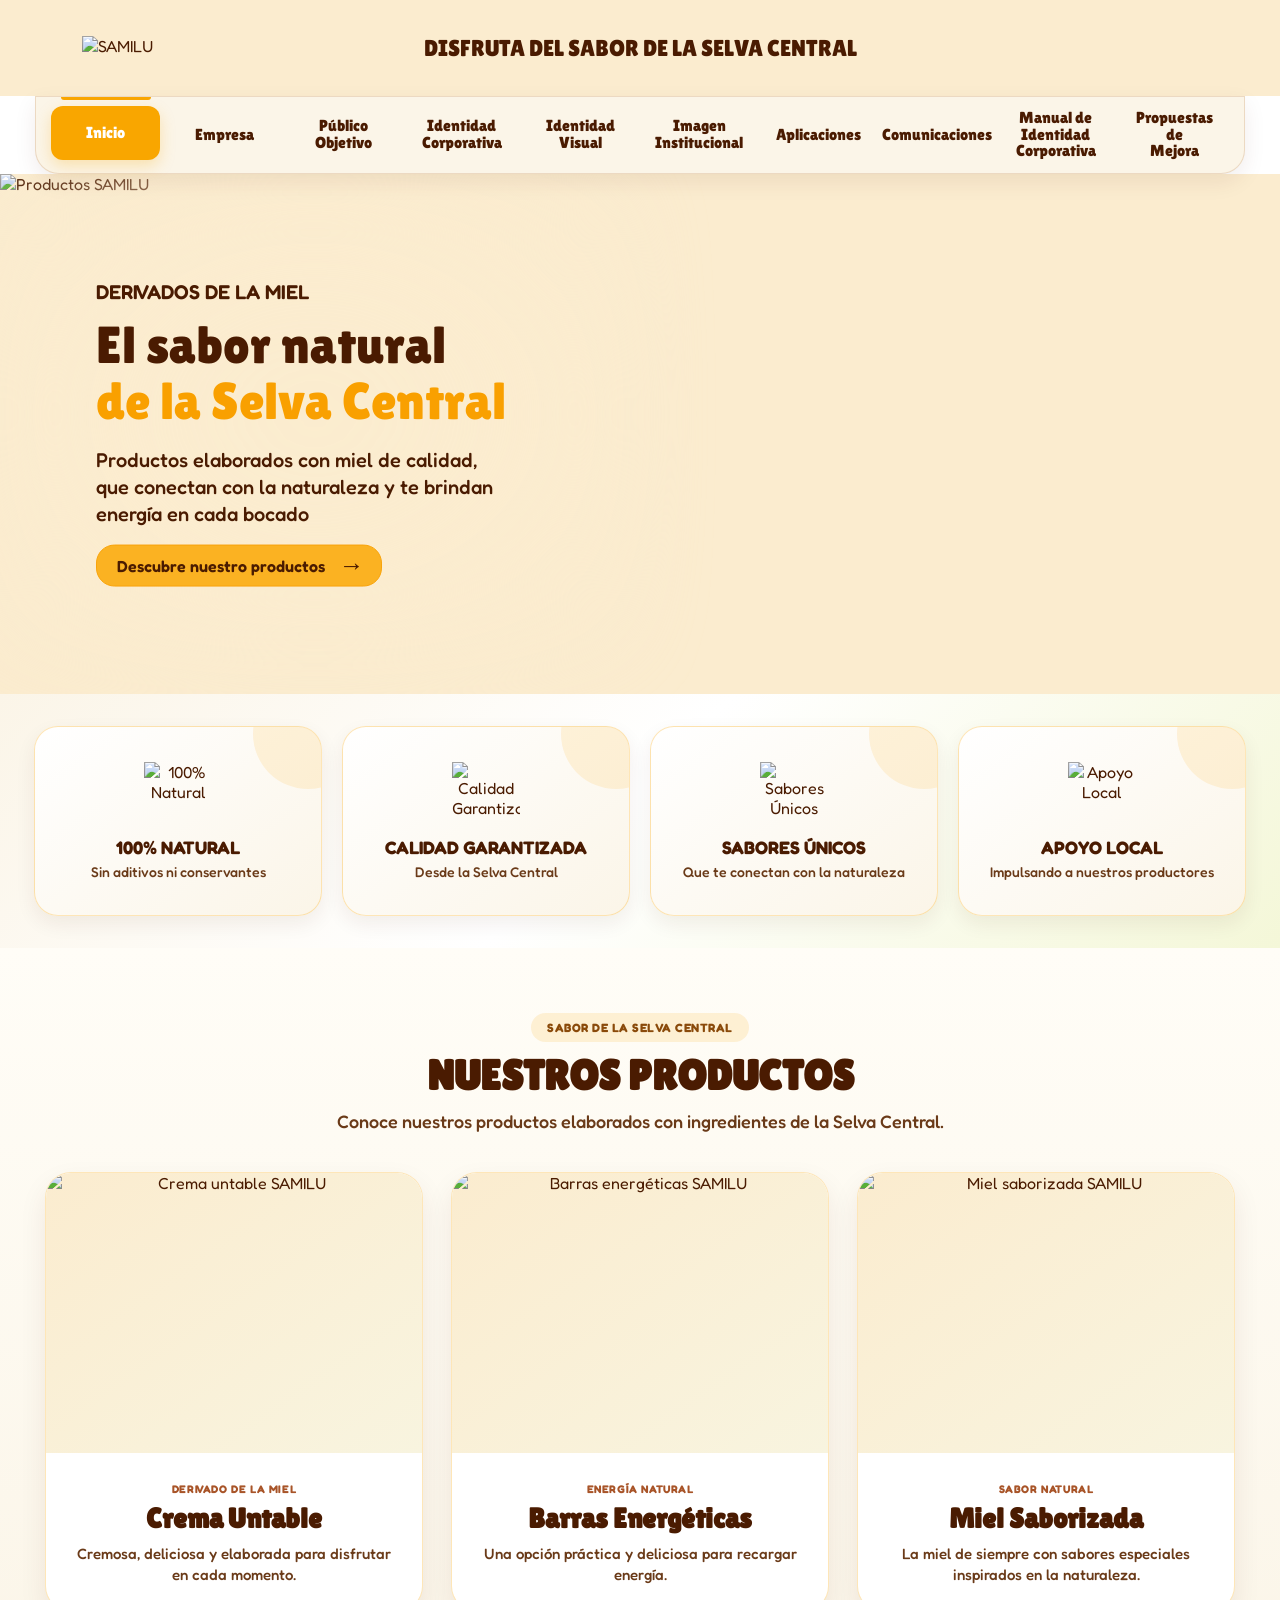
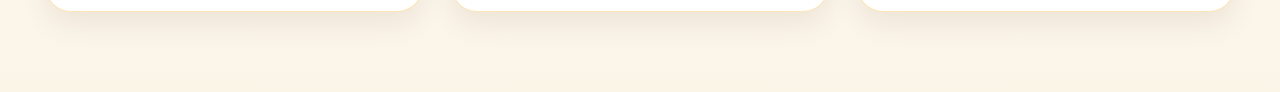
==== index.html @ 9ae640e2 "Add files via upload" ====
<!DOCTYPE html>

<html lang="es">

<head>

    <meta charset="UTF-8">

    <meta name="viewport" content="width=device-width, initial-scale=1.0">

    <title>SAMILU</title>


    <!-- ==========================================
         GOOGLE FONTS
    =========================================== -->

    <link rel="preconnect" href="https://fonts.googleapis.com">

    <link rel="preconnect"
          href="https://fonts.gstatic.com"
          crossorigin>

    <!-- Tipografías SAMILU -->

    <link
        href="https://fonts.googleapis.com/css2?family=Fredoka:wght@400;500;600;700&family=Lilita+One&display=swap"
        rel="stylesheet"
    >


    <!-- ==========================================
         CSS
    =========================================== -->

    <link rel="stylesheet" href="estilos.css">

</head>


<body data-page="inicio">


    <!-- =================================================
         ENCABEZADO
    ================================================== -->

    <header class="header">

        <div class="header-logo">

            <img
                src="img/logo samilu.png"
                alt="SAMILU"
            >

        </div>


        <div class="header-title">

            DISFRUTA DEL SABOR DE LA SELVA CENTRAL

        </div>

    </header>



   <!-- =====================================================
     NAVBAR SAMILU — NAVEGACIÓN GLOBAL
===================================================== -->

<nav class="navbar">

    <!-- =========================
         INICIO
    ========================== -->
    <div class="nav-item" data-page="inicio">

        <a href="index.html" class="nav-link">
            Inicio
        </a>

    </div>


    <!-- =========================
         EMPRESA
    ========================== -->
    <div class="nav-item dropdown-item" data-page="empresa">

        <div class="nav-button">

            <a href="empresa.html" class="nav-link">
                Empresa
            </a>

            <span>⌄</span>

        </div>

        <div class="dropdown-menu">

            <a href="empresa.html#datos">
                Datos de la empresa
            </a>

            <a href="empresa.html#descripcion">
                Descripción de la empresa
            </a>

            <a href="empresa.html#mision">
                Misión
            </a>

            <a href="empresa.html#vision">
                Visión
            </a>

            <a href="empresa.html#valores">
                Valores corporativos
            </a>

        </div>

    </div>


    <!-- =========================
         PÚBLICO OBJETIVO
    ========================== -->
    <div class="nav-item dropdown-item" data-page="publico">

        <div class="nav-button">

            <a href="publico-objetivo.html" class="nav-link">
                Público<br>Objetivo
            </a>

            <span>⌄</span>

        </div>

        <div class="dropdown-menu">

            <a href="publico-objetivo.html#segmento">
                Segmento objetivo
            </a>

            <a href="publico-objetivo.html#edad">
                Edad
            </a>

            <a href="publico-objetivo.html#ubicacion">
                Ubicación
            </a>

            <a href="publico-objetivo.html#necesidades">
                Necesidades
            </a>

            <a href="publico-objetivo.html#caracteristicas">
                Características
            </a>

        </div>

    </div>


    <!-- =========================
         IDENTIDAD CORPORATIVA
    ========================== -->
    <div class="nav-item dropdown-item" data-page="corporativa">

        <div class="nav-button">

            <a href="identidad-corporativa.html" class="nav-link">
                Identidad<br>Corporativa
            </a>

            <span>⌄</span>

        </div>

        <div class="dropdown-menu">

            <a href="identidad-corporativa.html#imagen-corporativa">
                ¿Qué es la imagen corporativa?
            </a>

            <a href="identidad-corporativa.html#elementos-identidad">
                Elementos de identidad
            </a>

            <a href="identidad-corporativa.html#tipos-identidad">
                Tipos de identidad
            </a>

            <a href="identidad-corporativa.html#identidad-cultural">
                Identidad cultural
            </a>

            <a href="identidad-corporativa.html#identidad-verbal">
                Identidad verbal
            </a>

            <a href="identidad-corporativa.html#identidad-corporativa">
                Identidad corporativa
            </a>

        </div>

    </div>


    <!-- =========================
         IDENTIDAD VISUAL
    ========================== -->
    <div class="nav-item dropdown-item" data-page="visual">

        <div class="nav-button">

            <a href="identidad-visual.html" class="nav-link">
                Identidad Visual
            </a>

            <span>⌄</span>

        </div>

        <div class="dropdown-menu">

            <a href="identidad-visual.html#logotipo">
                Logotipo
            </a>

            <a href="identidad-visual.html#colores-corporativos">
                Colores corporativos
            </a>

            <a href="identidad-visual.html#tipografia">
                Tipografía
            </a>

            <a href="identidad-visual.html#elementos-graficos">
                Elementos gráficos
            </a>

            <a href="identidad-visual.html#uniformes">
                Uniformes
            </a>

            <a href="identidad-visual.html#empaques">
                Empaques
            </a>

            <a href="identidad-visual.html#letreros">
                Letreros
            </a>

            <a href="identidad-visual.html#decoracion">
                Decoración
            </a>

        </div>

    </div>


    <!-- =========================
         IMAGEN INSTITUCIONAL
    ========================== -->
    <div class="nav-item dropdown-item" data-page="imagen">

        <div class="nav-button">

            <a href="imagen-institucional.html" class="nav-link">
                Imagen<br>Institucional
            </a>

            <span>⌄</span>

        </div>

        <div class="dropdown-menu">

            <a href="imagen-institucional.html#percepcion-cliente">
                Percepción del cliente
            </a>

            <a href="imagen-institucional.html#fortalezas">
                Fortalezas
            </a>

            <a href="imagen-institucional.html#aspectos-mejorar">
                Aspectos por mejorar
            </a>

            <a href="imagen-institucional.html#dimensiones-imagen">
                Dimensiones de la imagen
            </a>

            <a href="imagen-institucional.html#componentes-imagen">
                Componentes de la imagen
            </a>

        </div>

    </div>


    <!-- =========================
         APLICACIONES
    ========================== -->
    <div class="nav-item dropdown-item" data-page="aplicaciones">

        <div class="nav-button">

            <a href="aplicaciones.html" class="nav-link">
                Aplicaciones
            </a>

            <span>⌄</span>

        </div>

        <div class="dropdown-menu">

            <a href="aplicaciones.html#tarjetas">
                Tarjetas
            </a>

            <a href="aplicaciones.html#vasos-empaques">
                Vasos y empaques
            </a>

            <a href="aplicaciones.html#uniformes">
                Uniformes
            </a>

            <a href="aplicaciones.html#afiches">
                Afiches
            </a>

            <a href="aplicaciones.html#redes-sociales">
                Redes sociales
            </a>

            <a href="aplicaciones.html#sitio-web">
                Sitio Web
            </a>

        </div>

    </div>


    <!-- =========================
         COMUNICACIONES
    ========================== -->
    <div class="nav-item dropdown-item" data-page="comunicacion">

        <div class="nav-button">

            <a href="comunicaciones.html" class="nav-link">
                Comunicaciones
            </a>

            <span>⌄</span>

        </div>

        <div class="dropdown-menu">

            <a href="comunicaciones.html#lenguaje-corporativo">
                Lenguaje corporativo
            </a>

            <a href="comunicaciones.html#canales-comunicacion">
                Canales de comunicación
            </a>

            <a href="comunicaciones.html#mensaje-principal">
                Mensaje principal
            </a>

            <a href="comunicaciones.html#eslogan">
                Eslogan
            </a>

        </div>

    </div>


    <!-- =========================
         MANUAL DE IDENTIDAD
    ========================== -->
    <div class="nav-item dropdown-item" data-page="manual">

        <div class="nav-button">

            <a href="manual-identidad.html" class="nav-link">
                Manual de Identidad<br>Corporativa
            </a>

            <span>⌄</span>

        </div>

        <div class="dropdown-menu">

            <a href="manual-identidad.html#identidad-visual">
                Identidad visual
            </a>

            <a href="manual-identidad.html#identidad-verbal">
                Identidad verbal
            </a>

            <a href="manual-identidad.html#logotipo">
                Logotipo
            </a>

            <a href="manual-identidad.html#presentacion-logotipo">
                Presentación del logotipo
            </a>

            <a href="manual-identidad.html#estructura-composicion">
                Estructura y composición
            </a>

            <a href="manual-identidad.html#area-proteccion">
                Área de protección
            </a>

            <a href="manual-identidad.html#tipografia">
                Tipografía
            </a>

            <a href="manual-identidad.html#tipografia-principal">
                Tipografía principal
            </a>

            <a href="manual-identidad.html#tipografia-secundaria">
                Tipografía secundaria
            </a>

            <a href="manual-identidad.html#anatomia-tipografia">
                Anatomía de la tipografía
            </a>

            <a href="manual-identidad.html#colores">
                Colores
            </a>

            <a href="manual-identidad.html#colores-institucionales">
                Colores institucionales
            </a>

            <a href="manual-identidad.html#colores-secundarios">
                Colores secundarios
            </a>

            <a href="manual-identidad.html#colores-complementarios">
                Colores complementarios
            </a>

            <a href="manual-identidad.html#positivo-negativo">
                Positivo y negativo
            </a>

            <a href="manual-identidad.html#escala-grises">
                Escala de grises y alto contraste
            </a>

            <a href="manual-identidad.html#usabilidad">
                Usabilidad
            </a>

            <a href="manual-identidad.html#variaciones-tamano">
                Variaciones mínimas de tamaño
            </a>

            <a href="manual-identidad.html#fondos-composicion">
                Fondos y elementos de composición
            </a>

        </div>

    </div>


    <!-- =========================
         PROPUESTAS DE MEJORA
    ========================== -->
    <div class="nav-item dropdown-item" data-page="propuestas">

        <div class="nav-button">

            <a href="propuestas-mejora.html" class="nav-link">
                Propuestas de<br>Mejora
            </a>

            <span>⌄</span>

        </div>

        <div class="dropdown-menu">

            <a href="propuestas-mejora.html#estandarizacion">
                Estandarización de la marca
            </a>

            <a href="propuestas-mejora.html#material-publicitario">
                Material publicitario
            </a>

            <a href="propuestas-mejora.html#colores-tipografias">
                Colores y tipografías
            </a>

            <a href="propuestas-mejora.html#redes-sociales">
                Redes sociales
            </a>

        </div>

    </div>

</nav>


    <!-- =================================================
         CONTENIDO PRINCIPAL
    ================================================== -->

    <main>


        <!-- =================================================
             HERO
        ================================================== -->

        <section class="hero">


            <!-- IMAGEN PRINCIPAL -->

            <img
                src="img/hero samilu.png"
                alt="Productos SAMILU"
                class="hero-image"
            >


            <!-- CONTENIDO -->

            <div class="hero-content">


                <!-- TÍTULO PEQUEÑO -->

                <div class="hero-small-title">
                    DERIVADOS DE LA MIEL
                </div>


                <!-- TÍTULO PRINCIPAL -->

                <div class="hero-title">

                    <div class="title-brown">
                        El sabor natural
                    </div>

                    <div class="title-orange">
                        de la Selva Central
                    </div>

                </div>


                <!-- DESCRIPCIÓN -->

                <p class="hero-description">

                    Productos elaborados con miel de calidad,<br>

                    que conectan con la naturaleza y te brindan<br>

                    energía en cada bocado

                </p>


                <!-- BOTÓN -->

                <button
                    class="hero-button"
                    type="button"
                >

                    <span class="button-text">
                        Descubre nuestro productos
                    </span>

                    <span class="button-arrow">
                        →
                    </span>

                </button>


            </div>

        </section>



        <!-- =================================================
             BENEFICIOS — TARJETAS DE DOBLE CARA
        ================================================== -->

        <section class="benefits">


            <!-- =========================================
                 100% NATURAL
            ========================================== -->

            <div
                class="benefit"
                tabindex="0"
                role="button"
                aria-label="Voltear tarjeta 100% Natural"
            >

                <div class="benefit-inner">


                    <!-- CARA DELANTERA -->

                    <div class="benefit-front">

                        <img
                            src="img/icono 1.png"
                            alt="100% Natural"
                        >

                        <h3>
                            100% NATURAL
                        </h3>

                        <p>
                            Sin aditivos ni conservantes
                        </p>

                    </div>


                    <!-- CARA TRASERA -->

                    <div class="benefit-back">

                        <div class="benefit-image-placeholder">

                            <img
                                src="img/hero samilu.png"
                                alt="100% Natural"
                            >

                        </div>

                    </div>


                </div>

            </div>



            <!-- =========================================
                 CALIDAD GARANTIZADA
            ========================================== -->

            <div
                class="benefit"
                tabindex="0"
                role="button"
                aria-label="Voltear tarjeta Calidad Garantizada"
            >

                <div class="benefit-inner">


                    <!-- CARA DELANTERA -->

                    <div class="benefit-front">

                        <img
                            src="img/icono 2.png"
                            alt="Calidad Garantizada"
                        >

                        <h3>
                            CALIDAD GARANTIZADA
                        </h3>

                        <p>
                            Desde la Selva Central
                        </p>

                    </div>


                    <!-- CARA TRASERA -->

                    <div class="benefit-back">

                        <div class="benefit-image-placeholder">

                            <!-- Aquí irá la imagen -->

                        </div>

                    </div>


                </div>

            </div>



            <!-- =========================================
                 SABORES ÚNICOS
            ========================================== -->

            <div
                class="benefit"
                tabindex="0"
                role="button"
                aria-label="Voltear tarjeta Sabores Únicos"
            >

                <div class="benefit-inner">


                    <!-- CARA DELANTERA -->

                    <div class="benefit-front">

                        <img
                            src="img/icono 3.png"
                            alt="Sabores Únicos"
                        >

                        <h3>
                            SABORES ÚNICOS
                        </h3>

                        <p>
                            Que te conectan con la naturaleza
                        </p>

                    </div>


                    <!-- CARA TRASERA -->

                    <div class="benefit-back">

                        <div class="benefit-image-placeholder">

                            <!-- Aquí irá la imagen -->

                        </div>

                    </div>


                </div>

            </div>



            <!-- =========================================
                 APOYO LOCAL
            ========================================== -->

            <div
                class="benefit"
                tabindex="0"
                role="button"
                aria-label="Voltear tarjeta Apoyo Local"
            >

                <div class="benefit-inner">


                    <!-- CARA DELANTERA -->

                    <div class="benefit-front">

                        <img
                            src="img/icono 4.png"
                            alt="Apoyo Local"
                        >

                        <h3>
                            APOYO LOCAL
                        </h3>

                        <p>
                            Impulsando a nuestros productores
                        </p>

                    </div>


                    <!-- CARA TRASERA -->

                    <div class="benefit-back">

                        <div class="benefit-image-placeholder">

                            <!-- Aquí irá la imagen -->

                        </div>

                    </div>


                </div>

            </div>


        </section>


    </main>



    <!-- =================================================
         NUESTROS PRODUCTOS
    ================================================== -->

    <section
        id="productos"
        class="productos"
    >

        <div class="productos-header">

            <span class="productos-etiqueta">
                SABOR DE LA SELVA CENTRAL
            </span>

            <h2>
                NUESTROS PRODUCTOS
            </h2>

            <p>
                Conoce nuestros productos elaborados con
                ingredientes de la Selva Central.
            </p>

        </div>



        <!-- TARJETAS DE PRODUCTOS -->

        <div class="productos-grid">


            <!-- =========================================
                 PRODUCTO 1
            ========================================== -->

            <article class="producto-card">

                <div class="producto-imagen">

                    <img
                        src="img/crema untable.jpeg"
                        alt="Crema untable SAMILU"
                    >

                </div>


                <div class="producto-info">

                    <span class="producto-categoria">
                        DERIVADO DE LA MIEL
                    </span>

                    <h3>
                        Crema Untable
                    </h3>

                    <p>
                        Cremosa, deliciosa y elaborada
                        para disfrutar en cada momento.
                    </p>

                </div>

            </article>



            <!-- =========================================
                 PRODUCTO 2
            ========================================== -->

            <article class="producto-card">

                <div class="producto-imagen">

                    <img
                        src="img/barra.jpeg"
                        alt="Barras energéticas SAMILU"
                    >

                </div>


                <div class="producto-info">

                    <span class="producto-categoria">
                        ENERGÍA NATURAL
                    </span>

                    <h3>
                        Barras Energéticas
                    </h3>

                    <p>
                        Una opción práctica y deliciosa
                        para recargar energía.
                    </p>

                </div>

            </article>



            <!-- =========================================
                 PRODUCTO 3
            ========================================== -->

            <article class="producto-card">

                <div class="producto-imagen">

                    <img
                        src="img/miel saborizada.jpeg"
                        alt="Miel saborizada SAMILU"
                    >

                </div>


                <div class="producto-info">

                    <span class="producto-categoria">
                        SABOR NATURAL
                    </span>

                    <h3>
                        Miel Saborizada
                    </h3>

                    <p>
                        La miel de siempre con sabores
                        especiales inspirados en la naturaleza.
                    </p>

                </div>

            </article>


        </div>

    </section>



    <!-- =================================================
         JAVASCRIPT
    ================================================== -->

    <script src="scrip.js"></script>


</body>

</html>
---- estilos.css ----
/* =====================================================
   SAMILU — CSS FINAL CONSOLIDADO
   Mantiene el diseño actual y corrige únicamente:
   - Tipografía del menú y submenús
   - Flechas ocultas
   - Sintaxis CSS dañada
   - Tarjetas de doble cara
   - Imagen trasera a tamaño completo
   - Ventana de imagen ampliada
===================================================== */

@import url('https://fonts.googleapis.com/css2?family=Fredoka:wght@400;500;600;700&family=Lilita+One&display=swap');


/* =====================================================
   RESET
===================================================== */

* {
    margin: 0;
    padding: 0;
    box-sizing: border-box;
}

html,
body {
    width: 100%;
    min-height: 100%;
    font-family: "Fredoka", sans-serif;
    background: #ffffff;
    color: #4A1B01;
}

body {
    overflow-x: hidden;
}

button,
a {
    font-family: inherit;
}


/* =====================================================
   ENCABEZADO
===================================================== */

.header {
    width: 100%;
    height: 96px;
    background: #FBECCF;
    position: relative;
    display: flex;
    align-items: center;
    justify-content: center;
}

.header-logo {
    position: absolute;
    left: 82px;
    top: 12px;
    width: 115px;
    height: 67px;
    display: flex;
    align-items: center;
    justify-content: center;
}

.header-logo img {
    width: 115px;
    height: auto;
    display: block;
    object-fit: contain;
}

.header-title {
    font-family: "Lilita One", sans-serif;
    font-size: 23px;
    color: #4A1B01;
    line-height: 1;
    white-space: nowrap;
    text-align: center;
}


/* =====================================================
   NAVBAR
===================================================== */

.navbar {
    width: calc(100% - 70px);
    min-height: 76px;
    margin: 0 auto;
    padding: 8px 12px;

    display: flex;
    align-items: center;
    justify-content: center;
    gap: 4px;

    box-sizing: border-box;

    background: #FBF5E8;

    border: 1px solid rgba(166, 91, 23, .18);

    border-radius: 0 0 24px 24px;

    box-shadow:
        0 8px 22px rgba(74, 27, 1, .08);

    position: relative;
    z-index: 1000;
}

.navbar::before {
    content: "";

    position: absolute;

    left: 25px;
    top: 0;

    width: 90px;
    height: 3px;

    background: #F9A600;

    border-radius: 0 0 8px 8px;
}

.nav-item {
    position: relative;

    flex: 1 1 0;
    min-width: 0;

    height: 60px;

    display: flex;
    align-items: center;
    justify-content: center;

    padding: 3px;

    border: none;

    transition:
        transform .25s ease;
}

.nav-item:first-child,
.nav-item:last-child {
    border-left: none;
    border-right: none;
}


/* =====================================================
   MENÚ PRINCIPAL
===================================================== */

.nav-item > a,
.nav-link,
.nav-button {
    width: 100%;
    height: 100%;

    display: flex;
    align-items: center;
    justify-content: center;

    box-sizing: border-box;

    padding: 8px 12px;

    border-radius: 16px;

    color: #4A1B01;

    text-decoration: none;

    font-family:
        "Lilita One",
        sans-serif;

    font-size: 16px;

    font-weight: 400;

    line-height: 1.05;

    text-align: center;

    transition:
        background .25s ease,
        color .25s ease,
        transform .25s ease,
        box-shadow .25s ease;
}

.nav-button {
    gap: 0;

    border: none;

    background: transparent;

    cursor: pointer;
}


/* =====================================================
   SIN FLECHAS
===================================================== */

.nav-button span {
    display: none !important;
}


/* =====================================================
   HOVER DEL MENÚ
===================================================== */

.nav-item:hover > a,
.nav-item:hover > .nav-button {
    background: rgba(249, 166, 0, .12);

    transform: translateY(-2px);
}


/* =====================================================
   MENÚ ACTIVO
===================================================== */

.nav-item.active > a,
.nav-item.active > .nav-button {
    background: #F9A600;

    color: #4A1B01;

    box-shadow:
        0 6px 15px
        rgba(249, 166, 0, .25);

    transform: translateY(-2px);
}

.nav-item.active:hover > a,
.nav-item.active:hover > .nav-button {
    background: #F9A600;

    transform: translateY(-3px);
}


/* =====================================================
   SUBMENÚ
===================================================== */

.dropdown-menu {
    position: absolute;

    top: calc(100% + 5px);

    left: 50%;

    width: 255px;
    min-width: 255px;

    box-sizing: border-box;

    background: #FBF5E8;

    border:
        1px solid
        rgba(249, 166, 0, .40);

    border-radius:
        0 0 16px 16px;

    box-shadow:
        0 15px 30px
        rgba(74, 27, 1, .14);

    opacity: 0;

    visibility: hidden;

    pointer-events: none;

    transform:
        translate(-50%, -8px);

    overflow: visible;

    z-index: 5000;

    transition:
        opacity .22s ease,
        visibility .22s ease,
        transform .22s ease;
}

.dropdown-item:hover .dropdown-menu,
.dropdown-item.open .dropdown-menu {
    opacity: 1;

    visibility: visible;

    pointer-events: auto;

    transform:
        translate(-50%, 0);
}


/* =====================================================
   SUBTEMAS — FREDOKA
===================================================== */

.dropdown-menu a {
    display: block;

    width: 100%;

    min-height: 42px;

    box-sizing: border-box;

    padding: 11px 16px;

    background: #FBF5E8;

    color: #4A1B01;

    text-decoration: none;

    font-family:
        "Fredoka",
        sans-serif !important;

    font-size: 14px;

    font-weight: 600;

    font-style: normal;

    line-height: 1.35;

    letter-spacing: 0;

    text-align: left;

    white-space: normal;

    overflow: visible;

    overflow-wrap: break-word;

    border-bottom:
        1px solid
        rgba(249, 187, 40, .30);

    transition:
        background .2s ease,
        padding-left .2s ease,
        color .2s ease;
}

.dropdown-menu a:last-child {
    border-bottom: none;

    border-radius:
        0 0 15px 15px;
}

.dropdown-menu a:hover {
    background: #F9A600;

    color: #4A1B01;

    padding-left: 21px;
}


/* =====================================================
   HERO
===================================================== */

.hero {
    width: 100%;

    height: 520px;

    position: relative;

    overflow: hidden;

    background: #FBECCF;
}

.hero-image {
    position: absolute;

    top: 0;
    left: 0;

    width: 100%;
    height: 100%;

    object-fit: cover;

    object-position: center center;

    display: block;

    z-index: 1;

    transition:
        transform .5s ease;
}

.hero-content {
    position: absolute;

    z-index: 5;

    left: 96px;

    top: 50%;

    transform:
        translateY(-50%);

    width: 550px;
}


/* =====================================================
   LUZ / DESENFOQUE DEL HERO
===================================================== */

.hero::before {
    content: "";

    position: absolute;

    left: 35px;

    top: 25px;

    width: 560px;

    height: 430px;

    z-index: 3;

    pointer-events: none;

    background:
        radial-gradient(
            ellipse at center,

            rgba(251, 236, 207, 1)
                0%,

            rgba(251, 236, 207, .95)
                32%,

            rgba(251, 236, 207, .75)
                58%,

            rgba(251, 236, 207, .35)
                78%,

            rgba(251, 236, 207, 0)
                100%
        );

    filter: blur(30px);

    transform:
        scale(1.15);
}


/* =====================================================
   TÍTULO PEQUEÑO DEL HERO
===================================================== */

.hero-small-title {
    font-family:
        "Fredoka",
        sans-serif;

    font-size: 20px;

    font-weight: 600;

    line-height: 1;

    color: #4A1B01;

    margin-bottom: 18px;
}


/* =====================================================
   TÍTULO PRINCIPAL
===================================================== */

.hero-title {
    position: relative;

    font-family:
        "Lilita One",
        sans-serif;

    line-height: .98;
}

.title-brown,
.title-orange {
    font-family:
        "Lilita One",
        sans-serif;

    font-size: 52px;

    line-height: .98;

    white-space: nowrap;
}

.title-brown {
    color: #4A1B01;
}

.title-orange {
    color: #F9A000;

    margin-top: 5px;
}


/* =====================================================
   DECORACIONES
===================================================== */

.decoration {
    position: absolute;

    z-index: 6;

    pointer-events: none;

    object-fit: contain;
}

.decoration-left {
    width: 39px;

    height: 65px;

    left: -48px;

    top: 18px;
}

.decoration-right {
    width: 39px;

    height: 65px;

    right: 5px;

    top: -4px;
}


/* =====================================================
   DESCRIPCIÓN DEL HERO
===================================================== */

.hero-description {
    margin-top: 20px;

    font-family:
        "Fredoka",
        sans-serif;

    font-size: 20px;

    font-weight: 500;

    line-height: 1.35;

    color: #4A1B01;
}


/* =====================================================
   BOTÓN DEL HERO
===================================================== */

.hero-button {
    margin-top: 17px;

    width: 286px;

    height: 42px;

    border:
        1px solid
        #F8A30A;

    border-radius: 18.5px;

    background: #FBB222;

    color: #4A1B01;

    font-family:
        "Fredoka",
        sans-serif;

    font-size: 16px;

    font-weight: 600;

    display: flex;

    align-items: center;

    justify-content: space-between;

    padding:
        0 17px 0 20px;

    cursor: pointer;

    transition:
        transform .2s ease,
        background .2s ease,
        box-shadow .2s ease;
}

.hero-button .button-arrow {
    font-family:
        Arial,
        sans-serif;

    font-size: 25px;

    line-height: 1;

    transition:
        transform .2s ease;
}

.hero-button:hover {
    transform:
        translateY(-2px);

    background:
        #F9A800;

    box-shadow:
        0 8px 18px
        rgba(249, 166, 0, .25);
}

.hero-button:hover .button-arrow {
    transform:
        translateX(5px);
}


/* =====================================================
   BLONDAS — DESACTIVADAS
===================================================== */

.blonda-superior,
.blonda-inferior {
    display: none !important;
}


/* =====================================================
   BENEFICIOS — TARJETAS DE DOBLE CARA
===================================================== */

.benefits {
    width: 100%;

    min-height: 245px;

    height: auto;

    padding: 32px 34px;

    display: grid;

    grid-template-columns:
        repeat(4, 1fr);

    gap: 20px;

    align-items: stretch;

    background:
        linear-gradient(
            135deg,

            #FBF5E8 0%,

            #FFFFFF 48%,

            #F4F7D8 100%
        );

    position: relative;

    z-index: 20;

    perspective: 1200px;
}


/* TARJETA */

.benefit {
    width: 100%;

    height: 190px;

    min-height: 190px;

    position: relative;

    padding: 0;

    cursor: pointer;

    background: transparent;

    border: none;

    outline: none;

    perspective: 1200px;

    overflow: visible;
}


/* CONTENEDOR QUE GIRA */

.benefit-inner {
    position: relative;

    width: 100%;

    height: 100%;

    transform-style:
        preserve-3d;

    transition:
        transform .65s
        cubic-bezier(.2, .7, .2, 1);
}


/* =====================================================
   AQUÍ OCURRE EL GIRO
===================================================== */

.benefit.flipped .benefit-inner {
    transform:
        rotateY(180deg);
}


/* AMBAS CARAS */

.benefit-front,
.benefit-back {
    position: absolute;

    inset: 0;

    width: 100%;

    height: 100%;

    border-radius: 24px;

    overflow: hidden;

    backface-visibility:
        hidden;

    -webkit-backface-visibility:
        hidden;
}


/* =====================================================
   CARA DELANTERA
===================================================== */

.benefit-front {
    display: flex;

    flex-direction: column;

    align-items: center;

    justify-content: center;

    padding: 18px 16px;

    text-align: center;

    background:
        linear-gradient(
            145deg,

            #FFFFFF 0%,

            #FBF5E8 100%
        );

    border:
        1px solid
        rgba(249, 166, 0, .28);

    box-shadow:
        0 8px 20px
        rgba(74, 27, 1, .07);
}


/* DECORACIÓN DE LA TARJETA */

.benefit-front::before {
    content: "";

    position: absolute;

    width: 110px;

    height: 110px;

    right: -42px;

    top: -48px;

    border-radius: 50%;

    background:
        rgba(249, 166, 0, .12);

    pointer-events: none;
}


/* =====================================================
   ICONOS — SE CONSERVAN
===================================================== */

.benefit-front img {
    width: 68px;

    height: 68px;

    object-fit: contain;

    margin-bottom: 8px;

    position: relative;

    z-index: 1;

    transition:
        transform .3s ease;
}

.benefit:hover .benefit-front img {
    transform:
        scale(1.08)
        rotate(-3deg);
}


/* =====================================================
   TÍTULO DE TARJETA
===================================================== */

.benefit-front h3 {
    position: relative;

    z-index: 1;

    font-family:
        "Fredoka",
        sans-serif;

    font-size: 18px;

    font-weight: 700;

    line-height: 1.1;

    color: #4A1B01;

    margin:
        0 0 5px;
}


/* =====================================================
   TEXTO DE TARJETA
===================================================== */

.benefit-front p {
    position: relative;

    z-index: 1;

    font-family:
        "Fredoka",
        sans-serif;

    font-size: 14px;

    font-weight: 500;

    line-height: 1.25;

    color: #6A3A18;

    margin: 0;
}


/* =====================================================
   CARA TRASERA
===================================================== */

.benefit-back {
    transform:
        rotateY(180deg);

    display: flex;

    align-items: center;

    justify-content: center;

    padding: 0;

    background:
        linear-gradient(
            145deg,

            #DCE5A3 0%,

            #FBF5E8 62%,

            #F9BB28 150%
        );

    border:
        1px solid
        rgba(165, 174, 31, .40);

    box-shadow:
        0 12px 28px
        rgba(74, 27, 1, .13);
}


/* =====================================================
   IMAGEN — OCUPA TODA LA CARA TRASERA
===================================================== */

.benefit-image-placeholder {
    width: 100%;

    height: 100%;

    margin: 0;

    padding: 0;

    border: none;

    border-radius: 24px;

    background: transparent;

    overflow: hidden;

    display: block;
}

.benefit-image-placeholder img {
    width: 100%;

    height: 100%;

    display: block;

    object-fit: cover;

    transition:
        transform .45s ease;
}


/* PEQUEÑO ZOOM */

.benefit-back:hover
.benefit-image-placeholder img {
    transform:
        scale(1.06);
}


/* ACCESIBILIDAD */

.benefit:focus-visible {
    outline:
        3px solid
        rgba(249, 166, 0, .55);

    outline-offset: 4px;
}


/* =====================================================
   CONOCE SAMILU
===================================================== */

.conoce {
    width: 100%;

    min-height: 280px;

    padding:
        58px 30px 60px;

    background:
        radial-gradient(
            circle at 15% 30%,
            rgba(165, 174, 31, .16),
            transparent 28%
        ),

        radial-gradient(
            circle at 85% 70%,
            rgba(249, 166, 0, .16),
            transparent 30%
        ),

        #FBECCF;

    display: flex;

    flex-direction: column;

    align-items: center;

    justify-content: flex-start;

    text-align: center;

    position: relative;

    overflow: hidden;
}

.conoce::before,
.conoce::after {
    content: "";

    position: absolute;

    border-radius: 50%;

    pointer-events: none;
}

.conoce::before {
    width: 170px;

    height: 170px;

    left: -85px;

    bottom: -90px;

    background:
        rgba(165, 174, 31, .12);
}

.conoce::after {
    width: 130px;

    height: 130px;

    right: -55px;

    top: -55px;

    background:
        rgba(249, 166, 0, .12);
}

.conoce h2 {
    font-family:
        "Lilita One",
        sans-serif;

    font-size: 38px;

    line-height: 1;

    color: #4A1B01;

    margin-bottom: 14px;

    position: relative;

    z-index: 1;
}

.conoce p {
    font-family:
        "Fredoka",
        sans-serif;

    font-size: 18px;

    font-weight: 500;

    color: #6A3A18;

    position: relative;

    z-index: 1;
}


/* =====================================================
   ANIMACIONES / CARGA
===================================================== */

.benefit,
.conoce,
.hero-content {
    will-change:
        transform;
}


/* =====================================================
   VENTANA DE IMAGEN AMPLIADA
===================================================== */

.image-preview-window {
    position: fixed;

    width: 430px;

    height: 300px;

    background: #FFFFFF;

    border:
        3px solid
        #F9A600;

    border-radius: 22px;

    box-shadow:
        0 18px 45px
        rgba(74, 27, 1, .25);

    overflow: hidden;

    opacity: 0;

    visibility: hidden;

    pointer-events: none;

    z-index: 99999;

    transform:
        scale(.88);

    transition:
        opacity .22s ease,
        transform .22s ease;
}

.image-preview-window.show {
    opacity: 1;

    visibility: visible;

    transform:
        scale(1);
}

.image-preview-window img {
    width: 100%;

    height: 100%;

    display: block;

    object-fit: cover;
}


/* =====================================================
   RESPONSIVE 1100px
===================================================== */

@media (max-width: 1100px) {

    .header-logo {
        left: 35px;
    }

    .header-title {
        font-size: 19px;
    }

    .nav-button,
    .nav-link {
        font-size: 13px;
    }

    .hero-content {
        left: 70px;
    }

    .title-brown,
    .title-orange {
        font-size: 45px;
    }
}


/* =====================================================
   RESPONSIVE 900px
===================================================== */

@media (max-width: 900px) {

    .navbar {
        width:
            calc(100% - 24px);
    }

    .benefits {
        grid-template-columns:
            repeat(2, 1fr);

        padding: 28px;
    }

    .hero {
        height: 500px;
    }

    .hero-content {
        left: 45px;

        width: 500px;
    }

    .image-preview-window {
        width: 360px;

        height: 260px;
    }
}


/* =====================================================
   RESPONSIVE 600px
===================================================== */

@media (max-width: 600px) {

    .header {
        height: 82px;
    }

    .header-logo {
        left: 20px;

        width: 85px;
    }

    .header-logo img {
        width: 85px;
    }

    .header-title {
        font-size: 17px;

        max-width: 65%;

        white-space: normal;
    }

    .navbar {
        width: 100%;

        padding: 5px;

        border-radius: 0;

        overflow-x: auto;

        justify-content:
            flex-start;
    }

    .nav-item {
        min-width: 125px;

        flex: 0 0 125px;
    }

    .dropdown-menu {
        left: 0;

        transform:
            translate(0, -8px);
    }

    .dropdown-item:hover
    .dropdown-menu,
    .dropdown-item.open
    .dropdown-menu {
        transform:
            translate(0, 0);
    }

    .hero {
        height: 520px;
    }

    .hero-content {
        left: 25px;

        top: 48%;

        width:
            calc(100% - 50px);
    }

    .title-brown,
    .title-orange {
        font-size: 39px;

        white-space: normal;
    }

    .hero-small-title {
        font-size: 18px;
    }

    .hero-description {
        font-size: 16px;

        max-width: 390px;
    }

    .hero-button {
        width: 260px;
    }

    .benefits {
        grid-template-columns: 1fr;

        padding: 22px;
    }

    .benefit {
        height: 190px;

        min-height: 190px;
    }

    .image-preview-window {
        width: 300px;

        height: 220px;
    }
}
/* =====================================================
   EFECTO MÁS NOTORIO AL PRESIONAR LAS TARJETAS
===================================================== */

/* Movimiento al pasar el cursor */
.benefit {
    transition:
        transform .22s ease,
        filter .22s ease;
}

.benefit:hover {
    transform: translateY(-7px) scale(1.02);
}


/* Al presionar la tarjeta */
.benefit:active {
    transform: translateY(5px) scale(.94);
    filter: brightness(.94);
}


/* Efecto cuando queda seleccionada */
.benefit.flipped {
    transform: translateY(-4px);
}


/* Mantener el giro suave */
.benefit-inner {
    transition:
        transform .7s cubic-bezier(.18, .89, .32, 1.28);
}
/* =====================================================
   PRODUCTOS SAMILU
===================================================== */

.productos {
    width: 100%;
    min-height: 500px;
    padding: 70px 40px;
    background: #FFFDF7;
    text-align: center;
}

.productos h2 {
    font-family: "Lilita One", sans-serif;
    font-size: 40px;
    color: #4A1B01;
    margin-bottom: 15px;
}

.productos p {
    font-family: "Fredoka", sans-serif;
    font-size: 18px;
    font-weight: 500;
    color: #6A3A18;
}
/* =====================================================
   NUESTROS PRODUCTOS
===================================================== */

.productos {
    width: 100%;
    min-height: 600px;

    padding: 65px 45px 80px;

    background:
        linear-gradient(
            180deg,
            #FFFDF7 0%,
            #FBF5E8 100%
        );

    position: relative;
    overflow: hidden;
}


/* ENCABEZADO */

.productos-header {
    text-align: center;
    margin-bottom: 40px;
}

.productos-etiqueta {
    display: inline-block;

    padding: 7px 16px;

    border-radius: 999px;

    background: rgba(249, 166, 0, .14);

    color: #8A4A0A;

    font-family:
        "Fredoka",
        sans-serif;

    font-size: 12px;

    font-weight: 700;

    letter-spacing: .5px;

    margin-bottom: 12px;
}

.productos-header h2 {
    font-family:
        "Lilita One",
        sans-serif;

    font-size: 42px;

    line-height: 1;

    color: #4A1B01;

    margin-bottom: 14px;
}

.productos-header p {
    font-family:
        "Fredoka",
        sans-serif;

    font-size: 18px;

    font-weight: 500;

    color: #6A3A18;
}


/* =====================================================
   GRID
===================================================== */

.productos-grid {
    width: 100%;

    max-width: 1250px;

    margin: 0 auto;

    display: grid;

    grid-template-columns:
        repeat(3, 1fr);

    gap: 28px;
}


/* =====================================================
   TARJETA
===================================================== */

.producto-card {
    background: #FFFFFF;

    border-radius: 26px;

    overflow: hidden;

    border:
        1px solid
        rgba(249, 166, 0, .28);

    box-shadow:
        0 12px 28px
        rgba(74, 27, 1, .08);

    transition:
        transform .3s ease,
        box-shadow .3s ease;
}

.producto-card:hover {
    transform:
        translateY(-8px);

    box-shadow:
        0 20px 38px
        rgba(74, 27, 1, .14);
}


/* =====================================================
   IMAGEN DEL PRODUCTO
===================================================== */

.producto-imagen {
    width: 100%;

    height: 280px;

    background:
        linear-gradient(
            145deg,
            #FBECCF,
            #F8F4DF
        );

    overflow: hidden;

    display: flex;

    align-items: center;

    justify-content: center;
}

.producto-imagen img {
    width: 100%;

    height: 100%;

    display: block;

    object-fit: contain;

    transition:
        transform .4s ease;
}

.producto-card:hover
.producto-imagen img {
    transform:
        scale(1.07);
}


/* =====================================================
   INFORMACIÓN
===================================================== */

.producto-info {
    padding: 24px 24px 26px;
}

.producto-categoria {
    font-family:
        "Fredoka",
        sans-serif;

    font-size: 11px;

    font-weight: 700;

    color: #A85428;

    letter-spacing: .6px;
}

.producto-info h3 {
    margin-top: 7px;

    font-family:
        "Lilita One",
        sans-serif;

    font-size: 28px;

    line-height: 1.05;

    color: #4A1B01;
}

.producto-info p {
    margin-top: 10px;

    font-family:
        "Fredoka",
        sans-serif;

    font-size: 15px;

    font-weight: 500;

    line-height: 1.4;

    color: #6A3A18;
}


/* =====================================================
   BOTÓN
===================================================== */

.producto-btn {
    margin-top: 18px;

    padding:
        10px 16px;

    border: none;

    border-radius: 14px;

    background: #F9A600;

    color: #4A1B01;

    font-family:
        "Fredoka",
        sans-serif;

    font-size: 14px;

    font-weight: 700;

    cursor: pointer;

    display: inline-flex;

    align-items: center;

    gap: 10px;

    transition:
        transform .2s ease,
        background .2s ease;
}

.producto-btn:hover {
    background: #F7B52B;

    transform:
        translateX(3px);
}

.producto-btn span {
    font-size: 19px;

    line-height: 1;
}


/* =====================================================
   RESPONSIVE
===================================================== */

@media (max-width: 900px) {

    .productos-grid {
        grid-template-columns:
            repeat(2, 1fr);
    }

}

@media (max-width: 600px) {

    .productos {
        padding:
            50px 20px 60px;
    }

    .productos-grid {
        grid-template-columns: 1fr;
    }

    .productos-header h2 {
        font-size: 34px;
    }

    .producto-imagen {
        height: 250px;
    }

}
/* =====================================================
   NAVEGACIÓN GLOBAL SAMILU
   Todos los menús funcionan desde cualquier página
===================================================== */

.nav-item {
    position: relative;
}

/* El enlace principal ocupa toda su área */
.nav-button {
    width: 100%;
    height: 100%;

    display: flex;
    align-items: center;
    justify-content: center;

    position: relative;
}

/* Enlace principal */
.nav-button .nav-link,
.nav-item > .nav-link {
    width: 100%;
    height: 100%;

    display: flex;
    align-items: center;
    justify-content: center;

    text-align: center;
    text-decoration: none;

    cursor: pointer;

    position: relative;
    z-index: 5;
}

/* =====================================================
   SUBMENÚ
===================================================== */

.dropdown-menu {
    display: none;

    position: absolute;

    top: calc(100% - 1px);
    left: 50%;

    transform: translateX(-50%);

    min-width: 230px;
    max-height: 70vh;

    overflow-y: auto;

    background: #FBF5E8;

    border: 1px solid rgba(166, 91, 23, .18);

    border-radius: 0 0 16px 16px;

    box-shadow:
        0 12px 28px rgba(74, 27, 1, .14);

    padding: 8px;

    z-index: 5000;
}

/* Mostrar submenu al pasar el mouse */
.dropdown-item:hover .dropdown-menu,
.dropdown-item:focus-within .dropdown-menu {
    display: block;
}

/* Enlaces del submenu */
.dropdown-menu a {
    display: block;

    width: 100%;

    padding: 10px 14px;

    color: #4A1B01;

    font-family: "Fredoka", sans-serif;

    font-size: 14px;

    font-weight: 600;

    line-height: 1.2;

    text-decoration: none;

    border-radius: 10px;

    transition:
        background .2s ease,
        color .2s ease,
        transform .2s ease;
}

.dropdown-menu a:hover {
    background: #F9A600;

    color: #FFFFFF;

    transform: translateX(3px);
}

/* =====================================================
   OCULTAR LAS FLECHAS VISIBLES
===================================================== */

.nav-button span {
    display: none !important;
}

/* =====================================================
   MENÚ ACTIVO
===================================================== */

body[data-page="inicio"] .nav-item[data-page="inicio"] .nav-link,
body[data-page="empresa"] .nav-item[data-page="empresa"] .nav-link,
body[data-page="publico"] .nav-item[data-page="publico"] .nav-link,
body[data-page="corporativa"] .nav-item[data-page="corporativa"] .nav-link,
body[data-page="visual"] .nav-item[data-page="visual"] .nav-link,
body[data-page="imagen"] .nav-item[data-page="imagen"] .nav-link,
body[data-page="aplicaciones"] .nav-item[data-page="aplicaciones"] .nav-link,
body[data-page="comunicacion"] .nav-item[data-page="comunicacion"] .nav-link,
body[data-page="manual"] .nav-item[data-page="manual"] .nav-link,
body[data-page="propuestas"] .nav-item[data-page="propuestas"] .nav-link {
    color: #FFFFFF;
    background: #F9A600;
    border-radius: 12px;
}

/* =====================================================
   SUBMENÚ POR ENCIMA DEL CONTENIDO
===================================================== */

.navbar {
    position: relative;
    z-index: 1000;
}

.dropdown-menu {
    z-index: 9999;
}
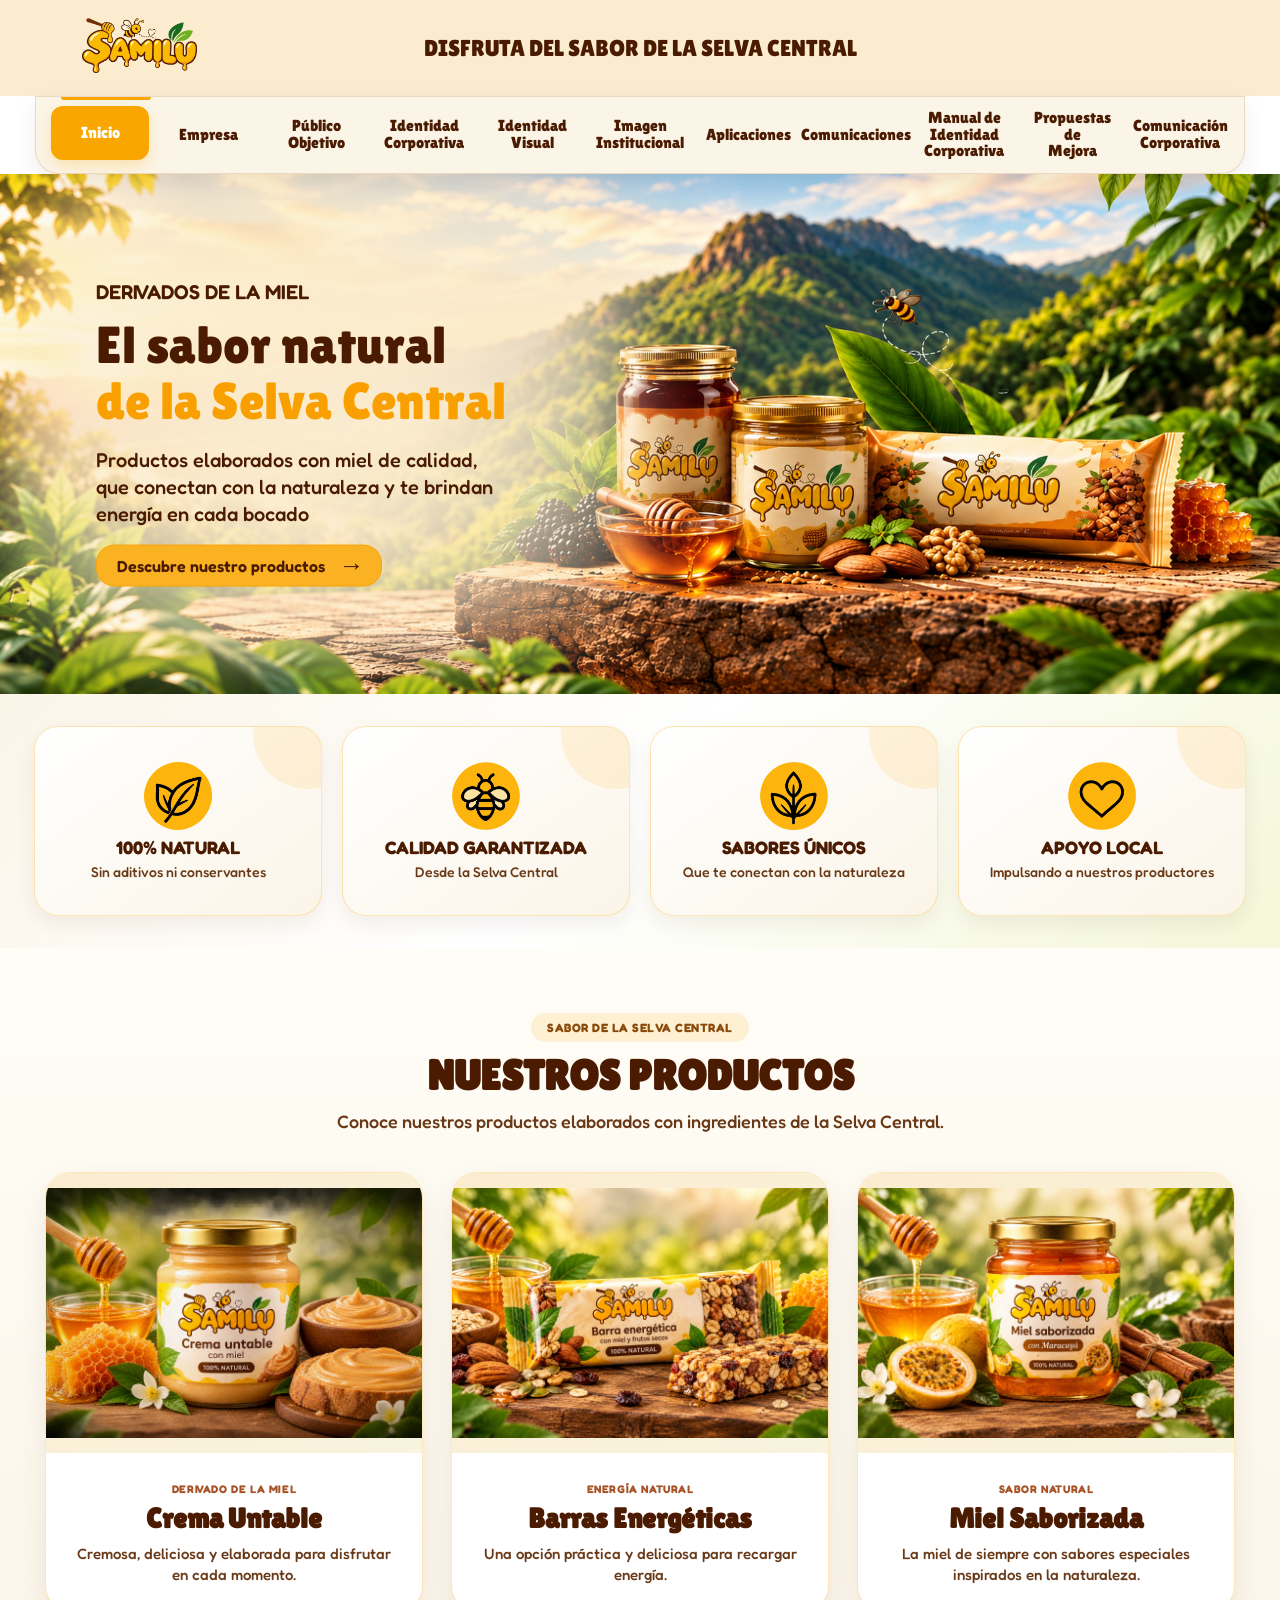
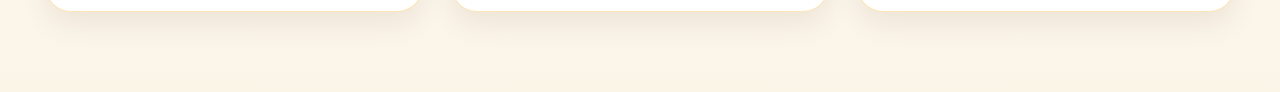
==== commit f22c1b73: "Add files via upload" ====
--- a/index.html
+++ b/index.html
@@ -529,6 +529,10 @@
         </div>
 
     </div>
+     <!-- NUEVO MENÚ DIRECTO: SIN SUBMENÚ -->
+        <div class="nav-item" data-page="comunicacion">
+            <a href="comunicación corporativa.html" class="nav-link">Comunicación<br>Corporativa</a>
+        </div>
 
 </nav>
 
